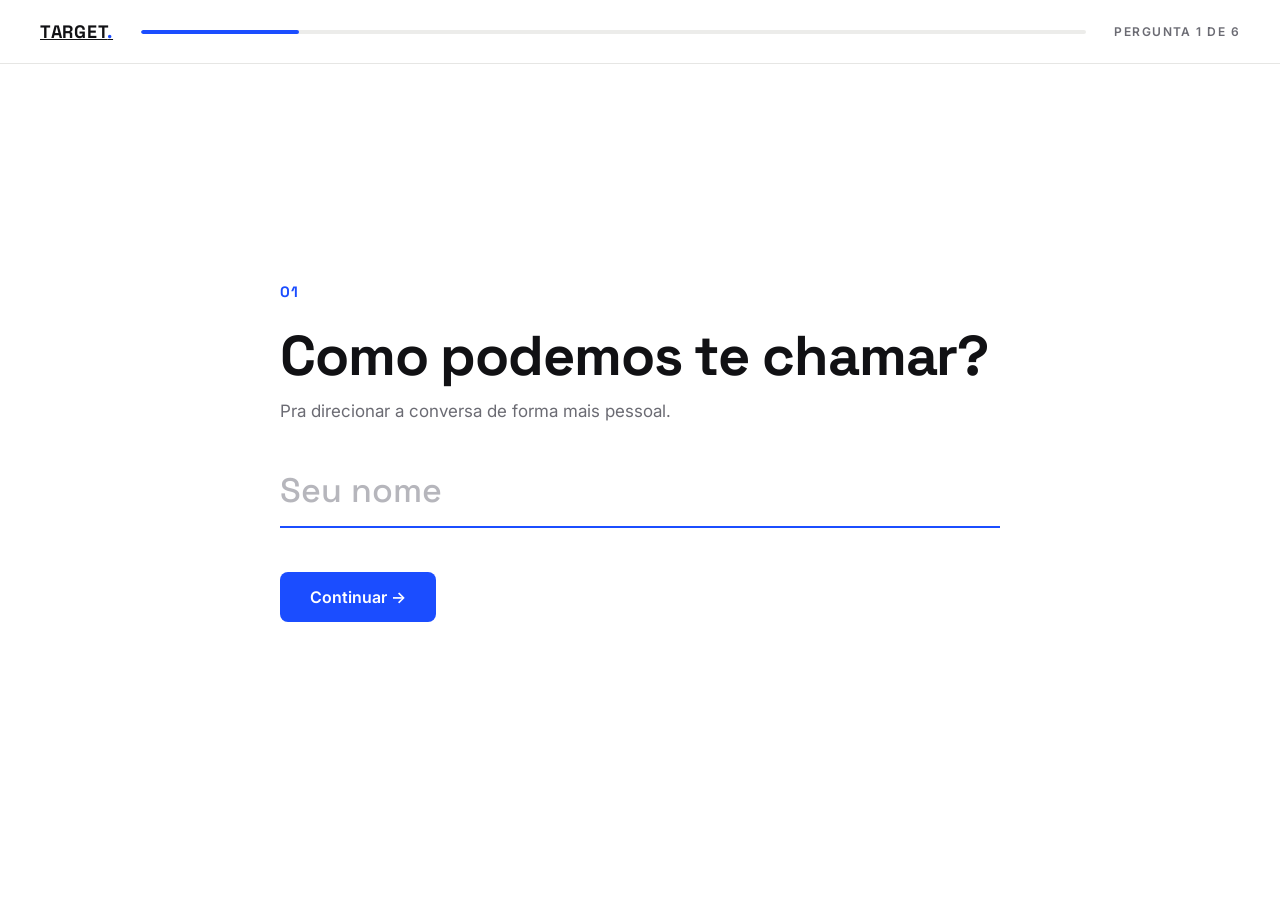
==== diagnostico.html @ dfc276bb "Add Target Mídia Digital landing page (São José do Rio Preto) Clone da LP de Florianópolis com toda " ====
<!DOCTYPE html>
<html lang="pt-BR">
<head>
  <meta charset="UTF-8" />
  <meta name="viewport" content="width=device-width, initial-scale=1.0" />
  <title>Agendar Diagnóstico — Target Mídia Digital</title>
  <meta name="description" content="Responda 6 perguntas rápidas e receba a análise gratuita do seu funil de aquisição." />
  <link rel="preconnect" href="https://fonts.googleapis.com" />
  <link rel="preconnect" href="https://fonts.gstatic.com" crossorigin />
  <link href="https://fonts.googleapis.com/css2?family=Space+Grotesk:wght@400;500;700&family=Inter:wght@400;500;600&display=swap" rel="stylesheet" />
  <link rel="icon" href="assets/img/favicon.svg" type="image/svg+xml" />
  <link rel="stylesheet" href="css/form.css" />
</head>
<body>

  <div class="topbar">
    <a class="brand" href="index.html">TARGET<span class="dot">.</span></a>
    <div class="progress"><div class="progress__bar" id="progressBar"></div></div>
    <div class="progress__label" id="progressLabel">PERGUNTA 1 DE 6</div>
  </div>

  <main class="stage">
    <div class="card" id="card"><!-- rendered by form.js --></div>
  </main>

  <script src="js/form.js"></script>
</body>
</html>
---- css/form.css ----
/* =========================================================
   Diagnóstico — multi-step form
   ========================================================= */
:root {
  --blue: #1b4dff;
  --blue-600: #1740d6;
  --ink: #111114;
  --muted: #6b6b73;
  --line: #e6e6e4;
  --font-display: "Space Grotesk", system-ui, sans-serif;
  --font-body: "Inter", system-ui, sans-serif;
}
* { box-sizing: border-box; }
body {
  margin: 0;
  font-family: var(--font-body);
  color: var(--ink);
  background: #fff;
  min-height: 100vh;
  display: flex;
  flex-direction: column;
  -webkit-font-smoothing: antialiased;
}

/* Topbar + progress */
.topbar {
  display: flex;
  align-items: center;
  gap: 28px;
  padding: 20px 40px;
  border-bottom: 1px solid var(--line);
}
.topbar .brand {
  font-family: var(--font-display);
  font-weight: 700;
  font-size: 18px;
  letter-spacing: .04em;
  color: var(--ink);
  white-space: nowrap;
}
.topbar .brand .dot { color: var(--blue); }
.progress {
  flex: 1;
  height: 4px;
  background: #ececea;
  border-radius: 4px;
  overflow: hidden;
}
.progress__bar {
  height: 100%;
  width: 16%;
  background: var(--blue);
  border-radius: 4px;
  transition: width .35s ease;
}
.progress__label {
  font-size: 12px;
  font-weight: 600;
  letter-spacing: .12em;
  color: var(--muted);
  white-space: nowrap;
}

/* Stage */
.stage {
  flex: 1;
  display: flex;
  align-items: center;
  justify-content: center;
  padding: 40px 24px 100px;
}
.card { width: 100%; max-width: 720px; margin: 0 auto; }
.step-num {
  font-family: var(--font-display);
  font-weight: 700;
  color: var(--blue);
  font-size: 15px;
  letter-spacing: .06em;
  margin-bottom: 26px;
}
.q-title {
  font-family: var(--font-display);
  font-weight: 700;
  font-size: clamp(34px, 5vw, 56px);
  line-height: 1.05;
  letter-spacing: -.02em;
  margin: 0 0 16px;
}
.q-help { color: var(--muted); font-size: 17px; margin: 0 0 40px; }

/* Text input */
.text-input {
  width: 100%;
  border: none;
  border-bottom: 2px solid var(--line);
  font-family: var(--font-display);
  font-size: clamp(24px, 3.4vw, 34px);
  font-weight: 500;
  padding: 8px 0 14px;
  outline: none;
  color: var(--ink);
  background: transparent;
  transition: border-color .2s ease;
}
.text-input::placeholder { color: #b6b6bc; }
.text-input:focus { border-color: var(--blue); }

/* Options */
.options { display: grid; gap: 14px; margin-bottom: 8px; }
.option {
  display: flex;
  align-items: center;
  gap: 18px;
  width: 100%;
  text-align: left;
  border: 1px solid var(--line);
  border-radius: 10px;
  background: #fff;
  padding: 22px 24px;
  font-family: var(--font-body);
  font-size: 17px;
  color: var(--ink);
  cursor: pointer;
  transition: border-color .15s ease, background .15s ease, transform .1s ease;
}
.option:hover { border-color: #bcbcc4; }
.option.selected { border-color: var(--blue); background: #f2f5ff; }
.option .key {
  flex: 0 0 auto;
  width: 30px; height: 30px;
  border-radius: 6px;
  background: #f1f1ef;
  display: inline-flex;
  align-items: center;
  justify-content: center;
  font-size: 12px;
  font-weight: 600;
  color: var(--muted);
  text-transform: uppercase;
}
.option.selected .key { background: var(--blue); color: #fff; }

/* Actions */
.actions {
  display: flex;
  align-items: center;
  gap: 24px;
  margin-top: 44px;
}
.btn {
  display: inline-flex;
  align-items: center;
  gap: 10px;
  font-family: var(--font-body);
  font-weight: 600;
  font-size: 16px;
  padding: 15px 30px;
  border-radius: 8px;
  border: none;
  cursor: pointer;
  transition: background .15s ease, transform .12s ease;
}
.btn-primary { background: var(--blue); color: #fff; }
.btn-primary:hover { background: var(--blue-600); transform: translateY(-1px); }
.btn-primary:disabled { opacity: .4; cursor: not-allowed; transform: none; }
.btn-back {
  background: none;
  color: var(--muted);
  padding: 15px 4px;
  font-weight: 600;
}
.btn-back:hover { color: var(--ink); }
.hint { margin-left: auto; color: #b6b6bc; font-size: 14px; }

/* Success */
.done { text-align: center; max-width: 560px; }
.done .check {
  width: 68px; height: 68px;
  border-radius: 50%;
  background: var(--blue);
  color: #fff;
  display: inline-flex;
  align-items: center;
  justify-content: center;
  margin-bottom: 28px;
}
.done h2 { font-family: var(--font-display); font-size: clamp(30px,4.4vw,46px); margin: 0 0 16px; letter-spacing: -.02em; }
.done p { color: var(--muted); font-size: 17px; line-height: 1.6; margin: 0 0 30px; }

@media (max-width: 560px){
  .topbar { padding: 16px 20px; gap: 16px; }
  .topbar .brand { display: none; }
  .stage { padding: 24px 20px 80px; }
}
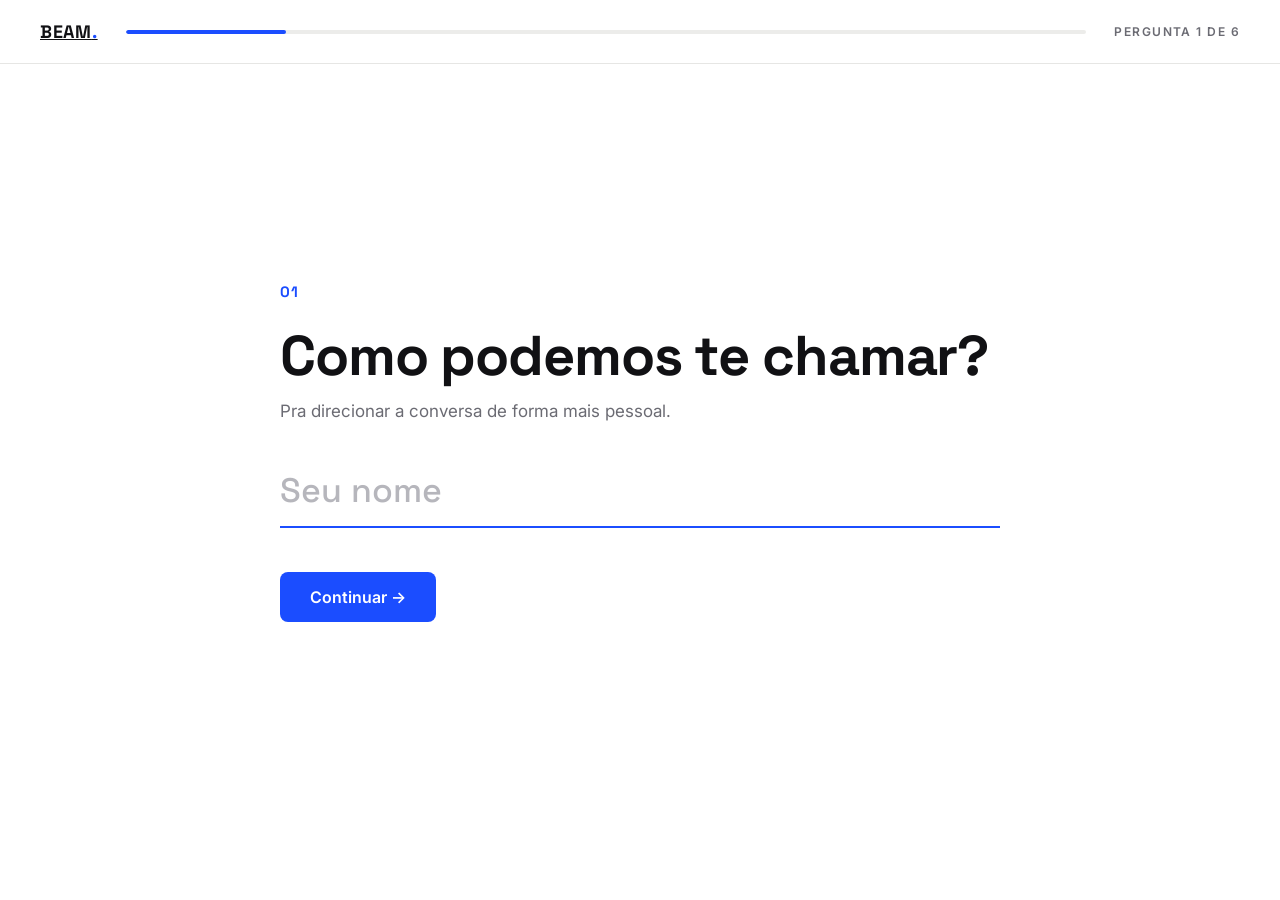
==== commit 20b12d7a: "Renomeia a marca de Target para Beam em todo o projeto Substitui todas as mencoes de Target/TARGET p" ====
--- a/diagnostico.html
+++ b/diagnostico.html
@@ -3,7 +3,7 @@
 <head>
   <meta charset="UTF-8" />
   <meta name="viewport" content="width=device-width, initial-scale=1.0" />
-  <title>Agendar Diagnóstico — Target Mídia Digital</title>
+  <title>Agendar Diagnóstico — Beam Mídia Digital</title>
   <meta name="description" content="Responda 6 perguntas rápidas e receba a análise gratuita do seu funil de aquisição." />
   <link rel="preconnect" href="https://fonts.googleapis.com" />
   <link rel="preconnect" href="https://fonts.gstatic.com" crossorigin />
@@ -14,7 +14,7 @@
 <body>
 
   <div class="topbar">
-    <a class="brand" href="index.html">TARGET<span class="dot">.</span></a>
+    <a class="brand" href="index.html">BEAM<span class="dot">.</span></a>
     <div class="progress"><div class="progress__bar" id="progressBar"></div></div>
     <div class="progress__label" id="progressLabel">PERGUNTA 1 DE 6</div>
   </div>
--- a/css/form.css
+++ b/css/form.css
@@ -187,8 +187,98 @@
 .done h2 { font-family: var(--font-display); font-size: clamp(30px,4.4vw,46px); margin: 0 0 16px; letter-spacing: -.02em; }
 .done p { color: var(--muted); font-size: 17px; line-height: 1.6; margin: 0 0 30px; }
 
+/* =========================================================
+   Tela final (dark) — resultado personalizado
+   ========================================================= */
+body.result-mode { background: #0a0a0c; }
+body.result-mode .topbar { border-bottom-color: transparent; background: #0a0a0c; }
+body.result-mode .topbar .brand { color: #5f5f6b; }
+body.result-mode .topbar .brand .dot { color: #2b3a7a; }
+
+.result { width: 100%; max-width: 720px; margin: 0 auto; color: #fff; }
+.result .kicker {
+  color: var(--blue);
+  font-size: 12px;
+  font-weight: 600;
+  letter-spacing: .18em;
+}
+.result .kicker-bar {
+  width: 84px; height: 3px;
+  background: var(--blue);
+  margin: 14px 0 30px;
+}
+.result h1 {
+  font-family: var(--font-display);
+  font-weight: 700;
+  font-size: clamp(38px, 5.2vw, 60px);
+  line-height: 1.04;
+  letter-spacing: -.02em;
+  margin: 0 0 24px;
+  color: #fff;
+}
+.result .intro {
+  color: #b6b6c0;
+  font-size: 18px;
+  line-height: 1.6;
+  max-width: 46ch;
+  margin: 0 0 30px;
+}
+.result .insight {
+  border-left: 3px solid var(--blue);
+  padding: 2px 0 2px 22px;
+  margin: 0 0 34px;
+  max-width: 54ch;
+}
+.result .insight .tag {
+  display: block;
+  color: var(--blue);
+  font-size: 11px;
+  font-weight: 600;
+  letter-spacing: .16em;
+  margin-bottom: 10px;
+}
+.result .insight p { color: #d6d6de; font-size: 15.5px; line-height: 1.65; margin: 0; }
+.result .insight p.urg { color: #8f8f9c; font-size: 14px; margin-top: 12px; }
+
+.result .result-cta { margin: 0 0 40px; }
+
+.result .steps-box {
+  border: 1px solid #26262c;
+  border-radius: 12px;
+  margin: 4px 0 40px;
+}
+.result .rstep {
+  display: flex;
+  gap: 26px;
+  padding: 26px 28px;
+  border-bottom: 1px solid #1d1d23;
+}
+.result .rstep:last-child { border-bottom: none; }
+.result .rstep .n {
+  font-family: var(--font-display);
+  font-weight: 700;
+  font-size: 26px;
+  color: var(--blue);
+  letter-spacing: -.02em;
+  min-width: 34px;
+}
+.result .rstep h3 { font-family: var(--font-display); color: #fff; font-size: 18px; margin: 0 0 6px; letter-spacing: -.01em; }
+.result .rstep p { color: #9a9aa6; font-size: 14.5px; line-height: 1.6; margin: 0; max-width: 62ch; }
+
+.result .rfoot {
+  display: flex;
+  justify-content: space-between;
+  align-items: center;
+  border-top: 1px solid #26262c;
+  padding-top: 24px;
+}
+.result .rfoot a { color: #8f8f9c; font-weight: 600; font-size: 15px; }
+.result .rfoot a:hover { color: #fff; }
+.result .rfoot .rbrand { color: #5f5f6b; font-family: var(--font-display); font-weight: 700; letter-spacing: .06em; }
+
 @media (max-width: 560px){
   .topbar { padding: 16px 20px; gap: 16px; }
   .topbar .brand { display: none; }
   .stage { padding: 24px 20px 80px; }
-}
+  .result .rstep { padding: 22px 18px; gap: 16px; }
+}
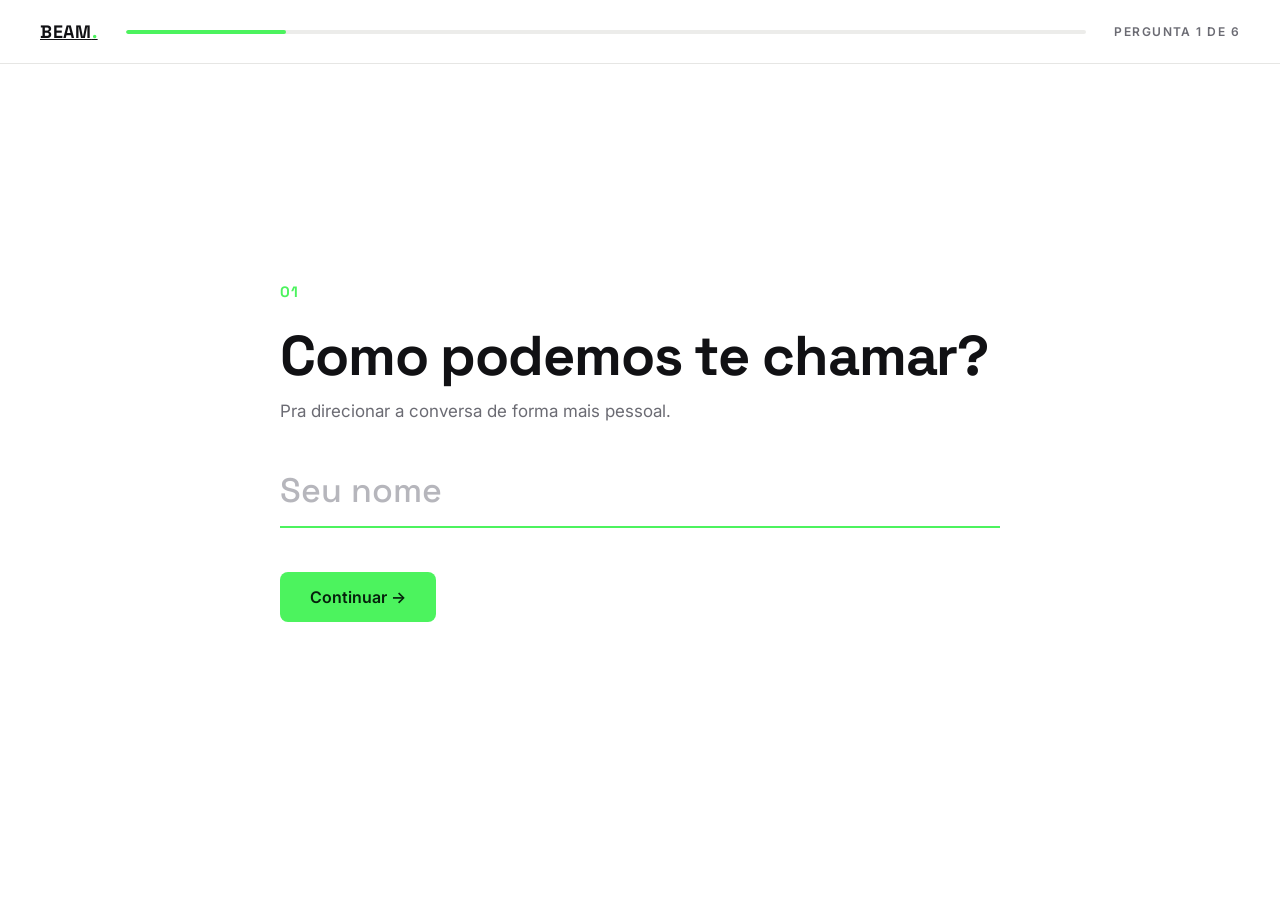
==== commit 0c1fbea9: "Ajusta foto da equipe, carrossel infinito real e renomeia para Beam360 - Foto Samuel & Marco ancorad" ====
--- a/diagnostico.html
+++ b/diagnostico.html
@@ -3,7 +3,7 @@
 <head>
   <meta charset="UTF-8" />
   <meta name="viewport" content="width=device-width, initial-scale=1.0" />
-  <title>Agendar Diagnóstico — Beam Mídia Digital</title>
+  <title>Agendar Diagnóstico — Beam360</title>
   <meta name="description" content="Responda 6 perguntas rápidas e receba a análise gratuita do seu funil de aquisição." />
   <link rel="preconnect" href="https://fonts.googleapis.com" />
   <link rel="preconnect" href="https://fonts.gstatic.com" crossorigin />
--- a/css/form.css
+++ b/css/form.css
@@ -2,8 +2,8 @@
    Diagnóstico — multi-step form
    ========================================================= */
 :root {
-  --blue: #1b4dff;
-  --blue-600: #1740d6;
+  --blue: #4cf35e;
+  --blue-600: #38d24a;
   --ink: #111114;
   --muted: #6b6b73;
   --line: #e6e6e4;
@@ -124,7 +124,7 @@
   transition: border-color .15s ease, background .15s ease, transform .1s ease;
 }
 .option:hover { border-color: #bcbcc4; }
-.option.selected { border-color: var(--blue); background: #f2f5ff; }
+.option.selected { border-color: var(--blue); background: #ecfced; }
 .option .key {
   flex: 0 0 auto;
   width: 30px; height: 30px;
@@ -138,7 +138,7 @@
   color: var(--muted);
   text-transform: uppercase;
 }
-.option.selected .key { background: var(--blue); color: #fff; }
+.option.selected .key { background: var(--blue); color: #06210c; }
 
 /* Actions */
 .actions {
@@ -160,7 +160,7 @@
   cursor: pointer;
   transition: background .15s ease, transform .12s ease;
 }
-.btn-primary { background: var(--blue); color: #fff; }
+.btn-primary { background: var(--blue); color: #06210c; }
 .btn-primary:hover { background: var(--blue-600); transform: translateY(-1px); }
 .btn-primary:disabled { opacity: .4; cursor: not-allowed; transform: none; }
 .btn-back {
@@ -193,7 +193,7 @@
 body.result-mode { background: #0a0a0c; }
 body.result-mode .topbar { border-bottom-color: transparent; background: #0a0a0c; }
 body.result-mode .topbar .brand { color: #5f5f6b; }
-body.result-mode .topbar .brand .dot { color: #2b3a7a; }
+body.result-mode .topbar .brand .dot { color: #1f5a2a; }
 
 .result { width: 100%; max-width: 720px; margin: 0 auto; color: #fff; }
 .result .kicker {
